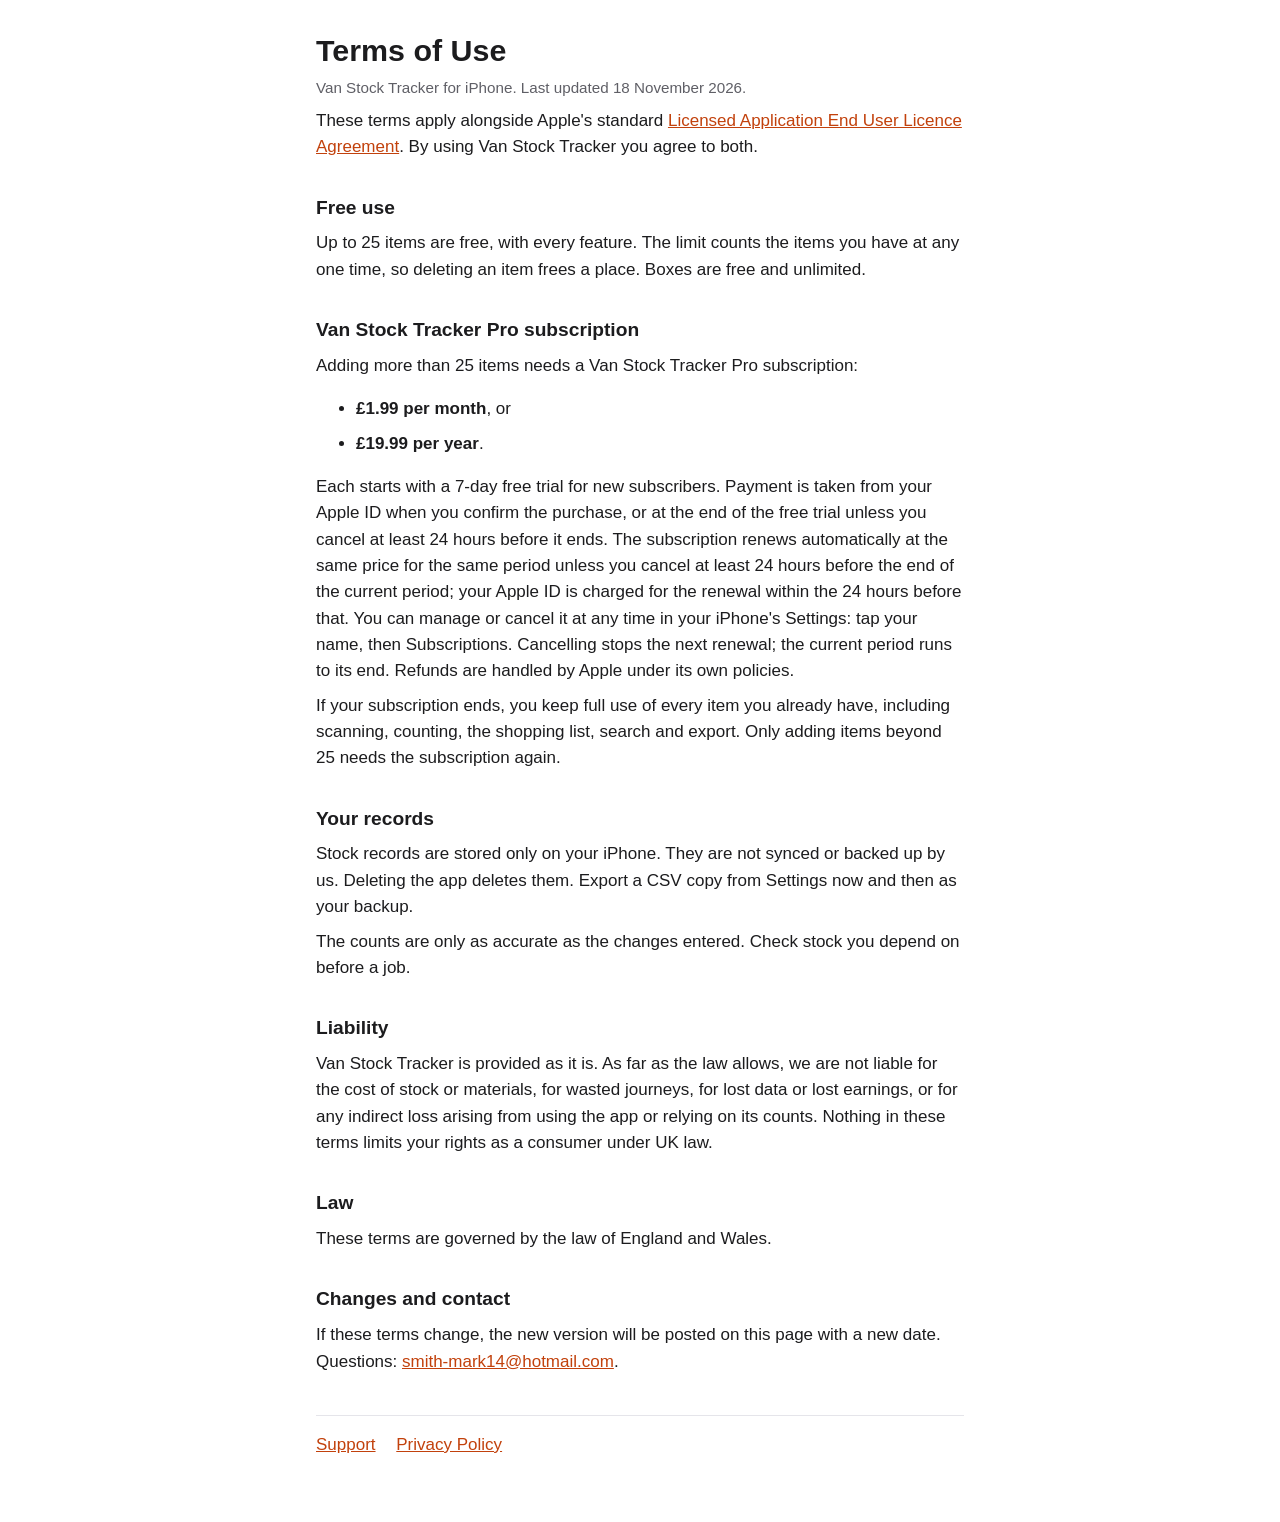
==== terms.html @ 2bf3805e "Van Stock Tracker support site Co-Authored-By: Claude Opus 5.5 <noreply@anthropic.com>" ====
<!DOCTYPE html>
<html lang="en-GB">
<head>
<meta charset="utf-8">
<meta name="viewport" content="width=device-width, initial-scale=1">
<title>Van Stock Tracker Terms</title>
<link rel="stylesheet" href="style.css">
</head>
<body>
<main>
  <h1>Terms of Use</h1>
  <p class="muted">Van Stock Tracker for iPhone. Last updated 18 November 2026.</p>

  <p>These terms apply alongside Apple's standard
  <a href="https://www.apple.com/legal/internet-services/itunes/dev/stdeula/">Licensed Application End User Licence Agreement</a>.
  By using Van Stock Tracker you agree to both.</p>

  <h2>Free use</h2>
  <p>Up to 25 items are free, with every feature. The limit counts the items you have at any one time, so deleting an
  item frees a place. Boxes are free and unlimited.</p>

  <h2>Van Stock Tracker Pro subscription</h2>
  <p>Adding more than 25 items needs a Van Stock Tracker Pro subscription:</p>
  <ul>
    <li><strong>£1.99 per month</strong>, or</li>
    <li><strong>£19.99 per year</strong>.</li>
  </ul>
  <p>Each starts with a 7-day free trial for new subscribers. Payment is taken from your Apple ID when you confirm the
  purchase, or at the end of the free trial unless you cancel at least 24 hours before it ends. The subscription renews
  automatically at the same price for the same period unless you cancel at least 24 hours before the end of the
  current period; your Apple ID is charged for the renewal within the 24 hours before that. You can manage or cancel it
  at any time in your iPhone's Settings: tap your name, then Subscriptions. Cancelling stops the next renewal; the
  current period runs to its end. Refunds are handled by Apple under its own policies.</p>
  <p>If your subscription ends, you keep full use of every item you already have, including scanning, counting, the
  shopping list, search and export. Only adding items beyond 25 needs the subscription again.</p>

  <h2>Your records</h2>
  <p>Stock records are stored only on your iPhone. They are not synced or backed up by us. Deleting the app deletes them.
  Export a CSV copy from Settings now and then as your backup.</p>
  <p>The counts are only as accurate as the changes entered. Check stock you depend on before a job.</p>

  <h2>Liability</h2>
  <p>Van Stock Tracker is provided as it is. As far as the law allows, we are not liable for the cost of stock or
  materials, for wasted journeys, for lost data or lost earnings, or for any indirect loss arising from using the app or
  relying on its counts. Nothing in these terms limits your rights as a consumer under UK law.</p>

  <h2>Law</h2>
  <p>These terms are governed by the law of England and Wales.</p>

  <h2>Changes and contact</h2>
  <p>If these terms change, the new version will be posted on this page with a new date. Questions:
  <a href="mailto:smith-mark14@hotmail.com?subject=Van%20Stock%20Tracker%20terms">smith-mark14@hotmail.com</a>.</p>

  <nav>
    <a href="index.html">Support</a>
    <a href="privacy.html">Privacy Policy</a>
  </nav>
</main>
</body>
</html>
---- style.css ----
:root {
  --bg: #ffffff;
  --text: #1c1c1e;
  --muted: #5f5f66;
  --accent: #c2410c;
  --rule: #e5e5ea;
}
@media (prefers-color-scheme: dark) {
  :root { --bg: #111113; --text: #f2f2f7; --muted: #a1a1aa; --accent: #fb923c; --rule: #2c2c2e; }
}
* { box-sizing: border-box; }
body {
  margin: 0;
  background: var(--bg);
  color: var(--text);
  font: 17px/1.55 -apple-system, BlinkMacSystemFont, "Segoe UI", Roboto, sans-serif;
}
main { max-width: 680px; margin: 0 auto; padding: 32px 16px 64px; }
h1 { font-size: 1.9rem; line-height: 1.2; margin: 0 0 4px; }
h2 { font-size: 1.2rem; margin: 2rem 0 0.5rem; }
p, li { margin: 0.5rem 0; }
a { color: var(--accent); }
.muted { color: var(--muted); font-size: 0.95rem; }
.card { border: 1px solid var(--rule); border-radius: 12px; padding: 16px 18px; margin: 1.25rem 0; }
nav { margin-top: 2.5rem; padding-top: 1rem; border-top: 1px solid var(--rule); }
nav a { margin-right: 1rem; }
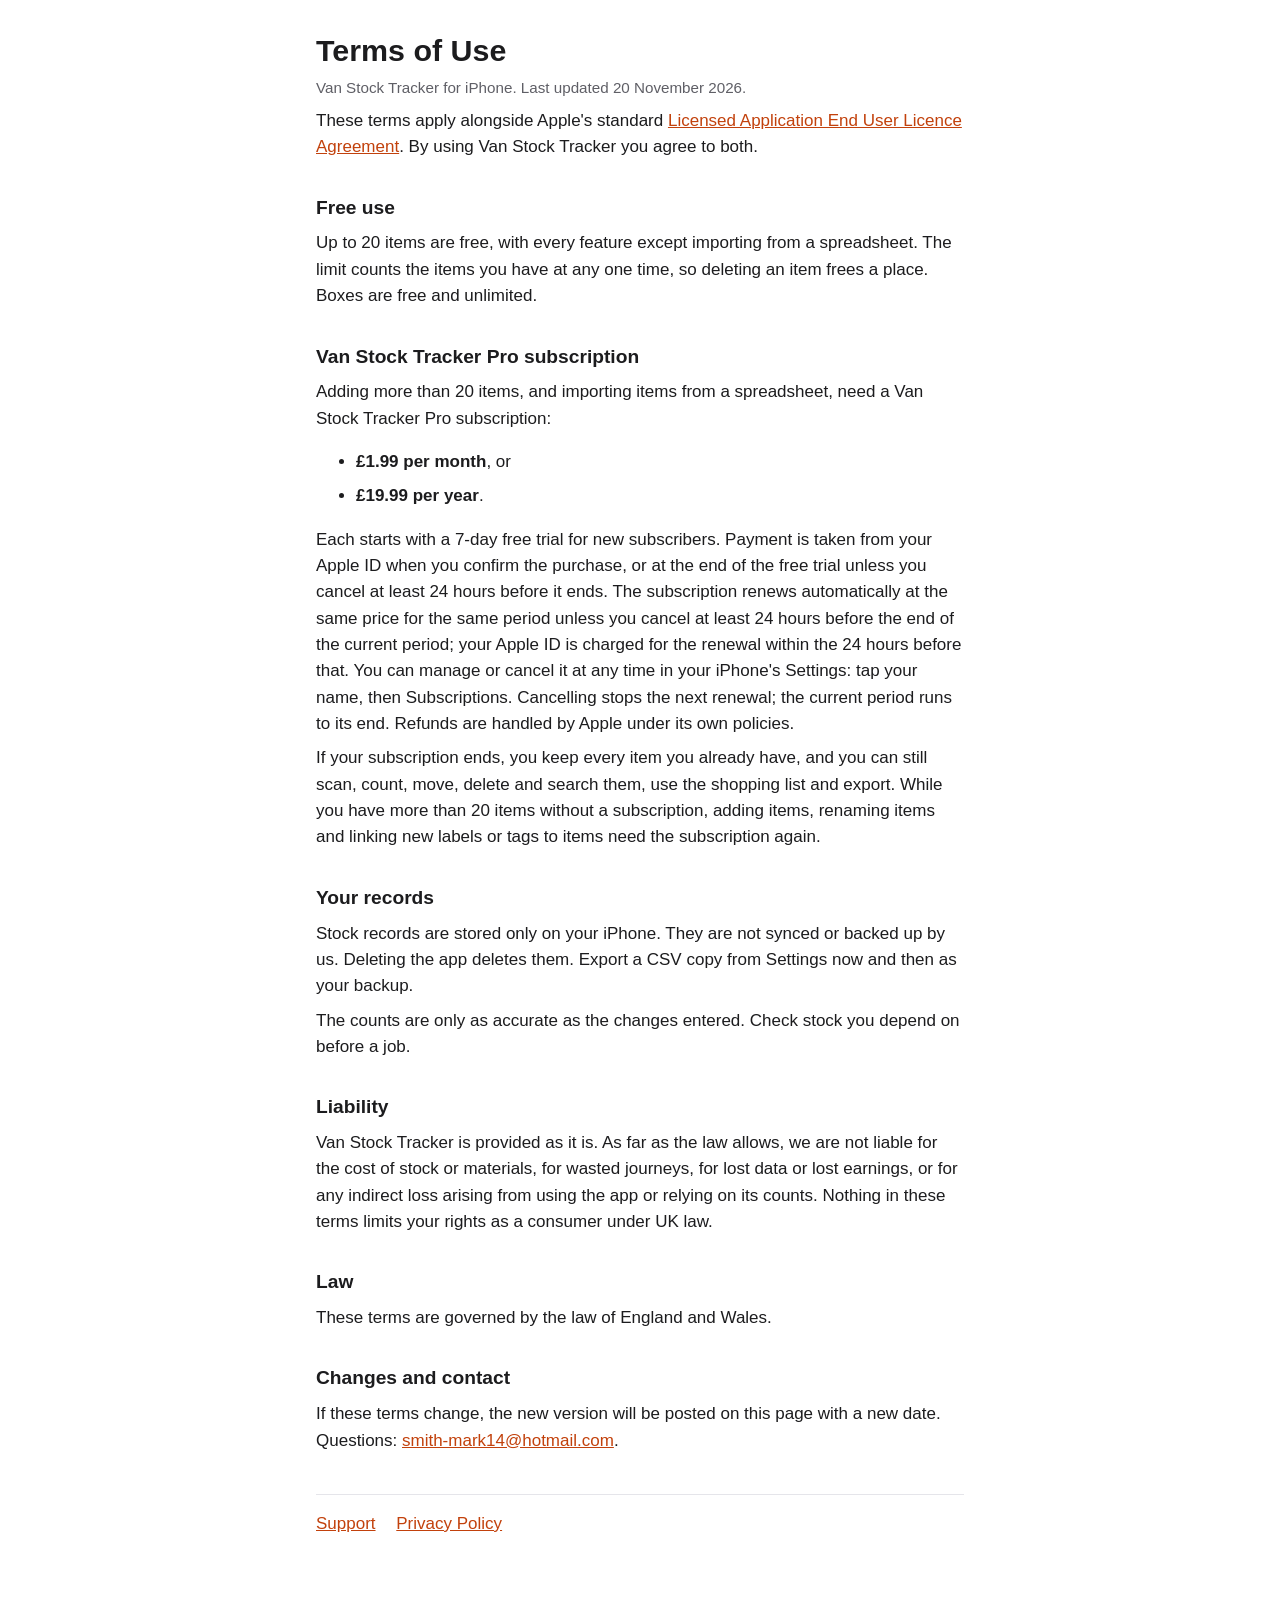
==== commit 260c7e98: "Free tier is 20 items; over-limit and import rules Co-Authored-By: Claude Opus 5.5 <noreply@anthropi" ====
--- a/terms.html
+++ b/terms.html
@@ -9,18 +9,18 @@
 <body>
 <main>
   <h1>Terms of Use</h1>
-  <p class="muted">Van Stock Tracker for iPhone. Last updated 18 November 2026.</p>
+  <p class="muted">Van Stock Tracker for iPhone. Last updated 20 November 2026.</p>
 
   <p>These terms apply alongside Apple's standard
   <a href="https://www.apple.com/legal/internet-services/itunes/dev/stdeula/">Licensed Application End User Licence Agreement</a>.
   By using Van Stock Tracker you agree to both.</p>
 
   <h2>Free use</h2>
-  <p>Up to 25 items are free, with every feature. The limit counts the items you have at any one time, so deleting an
+  <p>Up to 20 items are free, with every feature except importing from a spreadsheet. The limit counts the items you have at any one time, so deleting an
   item frees a place. Boxes are free and unlimited.</p>
 
   <h2>Van Stock Tracker Pro subscription</h2>
-  <p>Adding more than 25 items needs a Van Stock Tracker Pro subscription:</p>
+  <p>Adding more than 20 items, and importing items from a spreadsheet, need a Van Stock Tracker Pro subscription:</p>
   <ul>
     <li><strong>£1.99 per month</strong>, or</li>
     <li><strong>£19.99 per year</strong>.</li>
@@ -31,8 +31,9 @@
   current period; your Apple ID is charged for the renewal within the 24 hours before that. You can manage or cancel it
   at any time in your iPhone's Settings: tap your name, then Subscriptions. Cancelling stops the next renewal; the
   current period runs to its end. Refunds are handled by Apple under its own policies.</p>
-  <p>If your subscription ends, you keep full use of every item you already have, including scanning, counting, the
-  shopping list, search and export. Only adding items beyond 25 needs the subscription again.</p>
+  <p>If your subscription ends, you keep every item you already have, and you can still scan, count, move, delete and
+  search them, use the shopping list and export. While you have more than 20 items without a subscription, adding
+  items, renaming items and linking new labels or tags to items need the subscription again.</p>
 
   <h2>Your records</h2>
   <p>Stock records are stored only on your iPhone. They are not synced or backed up by us. Deleting the app deletes them.
